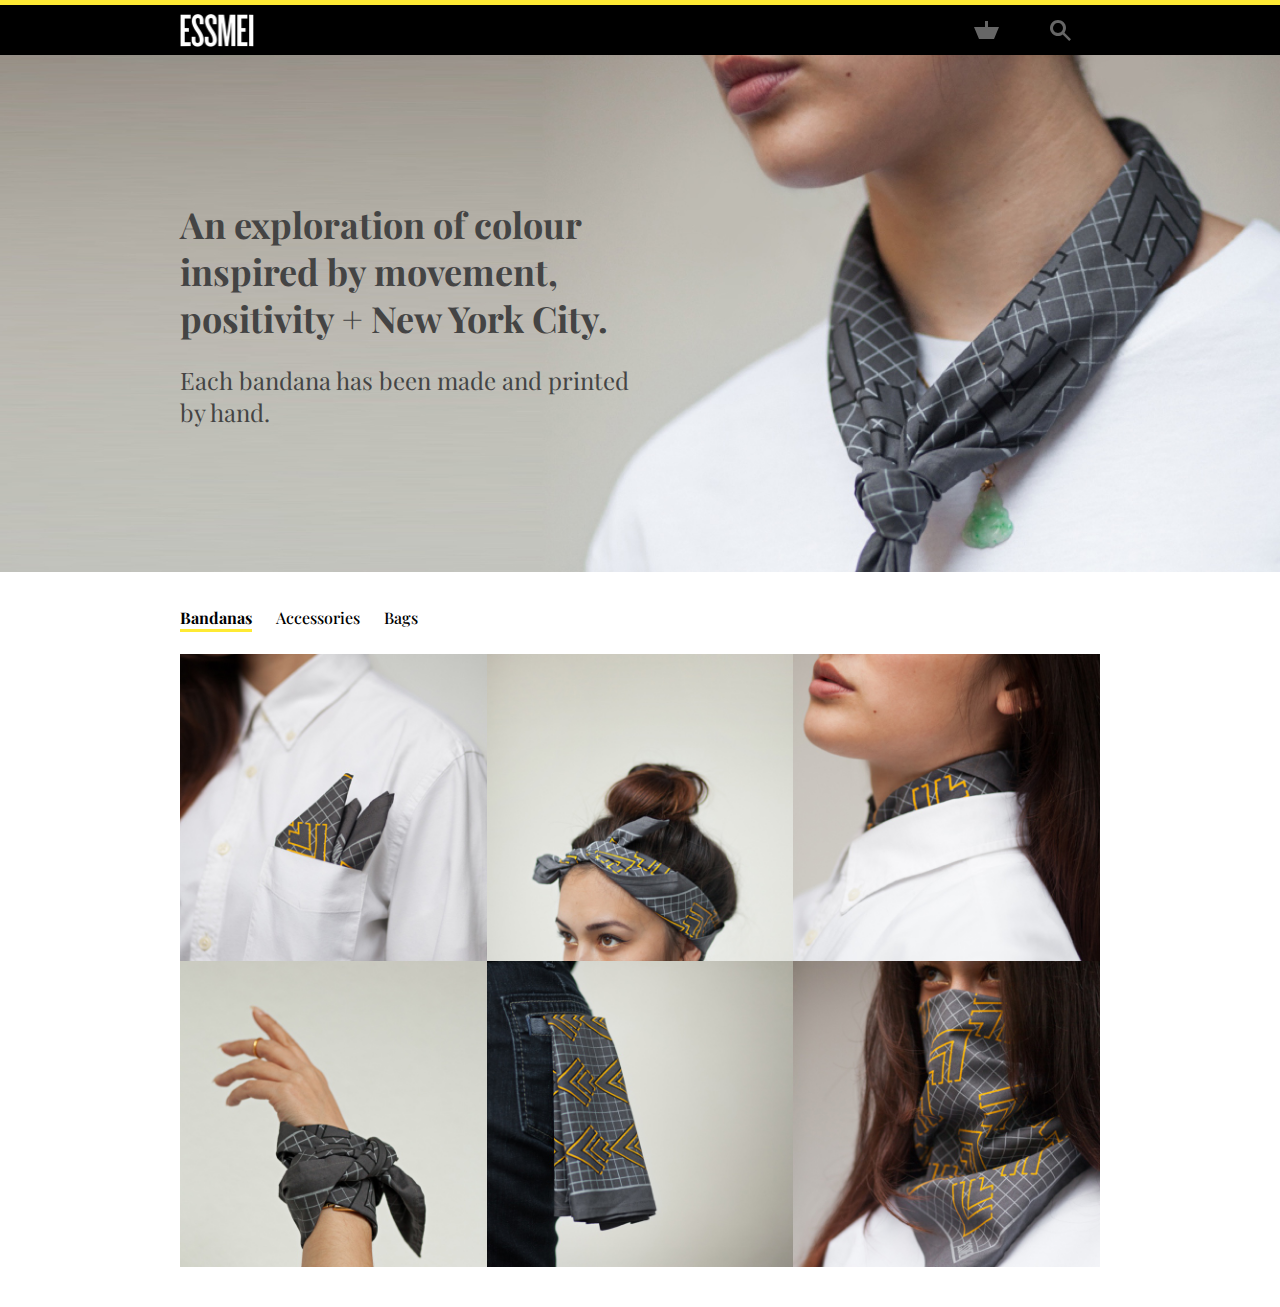
==== index.html @ 8340aeeb "Initial files" ====
<!DOCTYPE html>
<html>
  <head>
    <meta charset="utf-8" />
    <meta name="viewport" content="width=device-width, initial-scale=1" />
    <title>ESSMEI</title>
    <link rel="stylesheet" href="style.css" />
    <link rel="stylesheet" href="base.css" />
    <link rel="stylesheet" href="fonts.css" />
    <link rel="preconnect" href="https://fonts.googleapis.com">
    <link rel="preconnect" href="https://fonts.gstatic.com" crossorigin>
    <link rel="stylesheet" href="https://fonts.googleapis.com/css?family=Playfairdisplay">
    <link href="https://fonts.googleapis.com/css2?family=Playfair+Display:ital,wght@0,400..900;1,400..900&display=swap" rel="stylesheet">

  </head>

  <!-- outer container inner container -->

<header>
  <div class="container">
    <h1>
      <img src="logo.png"/>
    </h1>
    <nav>
      <a href="basket.html">
        <img src="basket-icon.svg"/>
      </a>
      <a href="search.html">
        <img src="search-icon.svg"/>
      </a>
    </nav>
  </div>
</header>

<section class="hero">
  <div class="container">
    <div class="intro">
      <h2>An exploration of colour inspired by movement, positivity + New York City.</h2>
      <p>Each bandana has been made and printed by hand.</p>
    </div>
  </div>
</section>


<!-- products & tab menu -->

<nav class="filters">
  <div class="container">
    <a href="bandanas.html" class="selected">Bandanas</a>
    <a href="accessories.html">Accessories</a>
    <a href="bags.html">Bags</a>
  </div>
</nav>

<section class="products">
  <div class="container">

    <div class="product">
      <div class="overlay">
        <h4>Bandana 01</h4>
        <p>€30</p>
      </div>
        <img src="image_1.jpg">
    </div>

    <div class="product">
      <div class="overlay">
        <h4>Bandana 02</h4>
        <p>€20</p>
      </div>
        <img src="image_2.jpg">
    </div>

    <div class="product">
      <div class="overlay">
        <h4>Bandana 03</h4>
        <p>€30</p>
      </div>
        <img src="image_3.jpg">
    </div>

    <div class="product">
      <div class="overlay">
        <h4>Bandana 04</h4>
        <p>€35</p>
      </div>
        <img src="image_4.jpg">
    </div>

    <div class="product">
      <div class="overlay">
        <h4>Bandana 05</h4>
        <p>€30</p>
      </div>
        <img src="image_5.jpg">
    </div>

    <div class="product">
      <div class="overlay">
        <h4>Bandana 06</h4>
        <p>€15</p>
      </div>
        <img src="image_6.jpg">
    </div>

  </div>
</section>
---- style.css ----
* {
  padding: 0;
  margin: 0;
  font-family: "Playfair Display", serif;
  -webkit-font-smoothing: antialiased;
}

*, *::before, *::after {
  box-sizing: border-box;
}

img, picture, video, canvas, svg {
  max-width: 100%;
}

p, h1, h2, h3, h4, h5, h6 {
  overflow-wrap: break-word;
}
#root, #__next {
  isolation: isolate;
}

img {
  overflow-clip-margin: none;
  overflow: none;
}

header h1 {
  margin-block-start: 0;
  margin-block-end: 0;
  margin-bottom: 0;
  line-height: 0;
}







body {
  font-size: 20px;
  line-height: 1.3;
  background-color: #f4f4f4;
  color: black;
}

header {
  background-color: #000;
  border-top: solid #feea34 5px;
  max-height: fit-content;
}

header .container {
  display: flex;
  justify-content: space-between;
  align-items: center;
}



header h1 img {
  max-width: 74px;
}


a {
  text-decoration: none;
}

.container {
  max-width: 960px;
  margin-left: auto;
  margin-right: auto;
  padding-left: 20px;
  padding-right: 20px;
}

.hero {
  background-image: url('hero.jpg');
  background-size: cover;
  background-position: center right;
  padding-top: 110px;
  padding-bottom: 120px;
  margin-bottom: 35px;
}

.hero h2 {
  font-size: 36px;
  font-weight: bold;
  line-height: 1.3;
  margin-bottom: 20px;
}

.hero p {
  font-size: 24px;
}

.intro {
  max-width: 470px;
  line-height: 1.3;
}



nav a, .filters {
  color:#000;  
  font-size: 16px;
  font-weight: 500;
  margin-right: 15px;
  margin-bottom: 25px;
  margin-top: 15px;
  margin-left: 5px;
}


.filters .selected {
  font-weight: 700;
  border-bottom: solid 3px #feea34;
  padding-bottom: 1px;
}

.products .container {
  display: flex;
  flex-wrap: wrap;
}

div .product {
  width: 33.333%;
  line-height: 0;
  position: relative;
}

.products {
  margin-bottom: 40px;
  font-weight: 700;
}

.product h4 {
  font-size: 20px;
}

.product p{
  font-size: 36px;
  position: absolute;
  bottom: 0px;
  left: 15px;
}

.overlay {
  opacity: 0;
  position: absolute;
  background-color: rgba(254, 234, 52, 0.7);
  width: 100%;
  height: 100%;
  left: 0;
  top: 0;
  padding: 15px;
}

.product:hover .overlay{
  opacity: 1;
}
---- base.css ----
/* base.css */
/* http://carsonified.com/blog/design/setting-rather-than-resetting-default-styling/ */
/* http://developer.yahoo.com/yui/fonts/ */
/* http://developer.yahoo.com/yui/base/ */

/* Font Reset from YUI http://developer.yahoo.com/yui/fonts

If you want this size in pixels (px)	Declare this percent (%)
                  10	                        77
                  11	                        85
                  12	                        93 (was 93)
                  13	                        100
                  14	                        108 (was 107)
                  15	                        116 (was 114)
                  16	                        123.1 (was 122)
                  17	                        131 (was 129)
                  18	                        138.5 (was 136)
                  19	                        146.5 (was 144)
                  20	                        153.9 (was 152)
                  21	                        161.6 (was 159)
                  22	                        167
                  23	                        174
                  24	                        182
                  25	                        189
                  26	                        197
*/

body{
  font:13px/1.231 arial,helvetica,clean,sans-serif; /* YUI Font Reset */
  *font-size:small;     /* YUI Font Reset */
  *font:x-small;        /* YUI Font Reset */
  height: 100%;
  background: #fff;    /* not all browsers set white as the default background color  */
  color: #444;         /* color is set to create not too much contrast with the background color */
  line-height: 1.4;    /* line-height is to ensure that text is legible enough ( enough space between the lines) */
}

select,input,button,textarea,button {
  font:99% arial,helvetica,clean,sans-serif;
}

table {
  font-size:inherit;
  font:100%;
  border-collapse: collapse;
  border-spacing: 0;
}

pre,code,kbd,samp,tt {
  font-family:monospace;
  *font-size:108%;
  line-height:100%;
}

/* YUI Base css http://developer.yahoo.com/yui/base/ */

h1 {
	/*18px via YUI Fonts CSS foundation*/
	font-size:138.5%;
}

h2 {
	/*16px via YUI Fonts CSS foundation*/
	font-size:123.1%;
}

h3 {
	/*14px via YUI Fonts CSS foundation*/
	font-size:108%;
}

/* margin and padding values are reset for all these elements
 * you could remove from there elements you do not used in your documents, but I don't think it'd worth it
 */
body, p, dl, dt, dd, ul, ol, li, h1, h2, h3, h4, h5, h6, pre, code, form, fieldset, legend, input, button, textarea, blockquote, th, td {
  margin: 0;
  padding: 0;
}

h1,h2,h3,h4,h5,h6,p,blockquote,ul,ol,dl {
	/* top & bottom margin based on font size */
	margin:1em 0;
}

h1,h2,h3,h4,h5,h6,strong,th,dt,b {
	/*bringing boldness back to headers and the strong element*/
	font-weight:bold;
}

abbr,acronym {
	/*indicating to users that more info is available */
	border-bottom:1px dotted #000;
	cursor:help;
}

em,blockquote, q, em, cite, dfn, i, cite, var, address {
	/*bringing italics back */
	font-style:italic;
}

ol,ul,dl {
	/*bringing lists on to the page with breathing room */
	margin-left:2em;
}

ol li {
	/*giving OL's LIs generated numbers*/
	list-style: decimal outside;
}

ul li {
	/*giving UL's LIs generated disc markers*/
	list-style: disc outside;
}

dl dd {
	/*giving UL's LIs generated numbers*/
	margin-left:1em;
}

th,td {
	/*borders and padding to make the table readable*/
	border:1px solid #000;
	padding:.5em;
}

/* all th should be centered unless they are in tbody (table body) */
th {
	/*distinguishing table headers from data cells*/
	text-align:center;
}

tbody th {text-align: left;}

/* caption and summary are very important for tabular data but because caption is nearly impossible to style across browsers many authors do not use it or use display:none to "hide" it (which is almost the same as not using it).
 * so to prevent such workaround, I am positioning this element off-screen
 */
caption {
  position: absolute;
  left: -999em;
}

/* this is to prevent border from showing around fieldsets and images (i.e., images inside anchors)
 */
fieldset, img {
  border: 0;
}

/* to prevent a gap from showing below images in some browsers
 */
img {vertical-align: top;}

/* color is to make that element stands out (see color set via body)
 * padding is used so Internet Explorer does not cut-off descenders in letters like p, g, etc.)
 */
legend {
  color: #000;
  padding-bottom: .5em;
}

/* See Eric Meyer's article about Fixed Monospace Sizing
 * http://meyerweb.com/eric/thoughts/2010/02/12/fixed-monospace-sizing/
 */
code {color: #06f;}
code, pre {font-family: "Courier New", monospace, serif; font-size: 1em;}

/* to prevent some browsers from inserting quotes on "q" and "p" ("p" in blockquotes) */
blockquote p:before, blockquote p:after, q:before, q:after {content: '';}

ins {
  text-decoration: none;
  border-bottom: 3px double #333;
}

del {text-decoration: line-through;}

abbr,acronym {
  border-bottom: 1px dotted #333;
  font-variant: normal;
}

/* we use margin for hr for the same reason we do for table */
hr {
  margin-right: 30px;
  margin-left: 30px;
  border-style: inset;
  border-width: 1px;
}

/* line height helps to set the vertical alignment of radio buttons and check boxes (remember to group these in fieldsets)
 */
fieldset {line-height: 1;}

/* vertical alignment of checkboxes (a different value is served to IE 7)
 */
input[type="checkbox"] {
  vertical-align: middle;
  *vertical-align: middle;
}

/* vertical alignment of radio buttons */
input[type="radio"] {vertical-alignhttp://github.com/kfaustino/rails-templater/blob/master/templater.rb: middle;}

/* vertical alignment of input fields for IE 6 */
input {_vertical-align: middle;}

/* a specific font-size is set for these elements */
input, button, textarea, select, optgroup, option {
  font-size: 100%;
}

/* this is to fix IE 6 and 7 which create extra right/left padding on buttons
 * IMPORTANT: because IE 6 does not understand the first selector below, you need to apply the class "inputButton" to all input of type="button" in your documents
 * the first declaration is for IE 6 and 7, the second one for IE 6 only, the third one is for all browsers.
 */
button,
input[type="submit"],
input[type="reset"],
input[type="button"],
.inputButton {
  *overflow: visible;
  _width: 0;
  padding: .2em .4em;
}

/* styling for links and visited links as well as for links in a hovered, focus and active state
 * make sure to keep these rules in that order, with :active being last
 * a:focus and :focus are used to help keyboard users, you may change their styling, but make sure to give users a visual clue of the element's state.
 * outline:none used with the pseudo-class :active is to avoid the sticky outline when a user clicks on a link, but choose to not follow it
 * note that the last rule does not do anything in IE as this browser does not support "outline" (besides, it treats :active and :focus the same)
 */
a:link, a:visited {color: #000;}
a:focus,:focus {outline: 1px dotted #000;}
a:active, input:active, select:active, textarea:active {outline: none;}

/* slightly enhanced, universal clearfix hack */
.grouped:after {
     visibility: hidden;
     display: block;
     font-size: 0;
     content: " ";
     clear: both;
     height: 0;
     }
.grouped { display: inline-block; }
/* start commented backslash hack \*/
* html .grouped { height: 1%; }
.grouped { display: block; }
/* close commented backslash hack */

.notice, .alert {
  margin-top: 0px;
  padding: 5px;
}
.notice {
  border: solid 1px #99cc99;
  background-color: #e2f9e3;
  color: #006600;
}

.alert {
  border: 1px solid #cc0000;
  background-color: #eeaaaa;
  color: #cc0000;
}

label {
  width: 120px;
  display: inline-block;
}

abbr {
  cursor: default;
  border: none;
}

input, textarea {
 font-size:110%;
}

select {
  font-size:120%;
}

input[type="text"]:focus,
input[type="password"]:focus,
input[type="file"]:focus,
input[type="email"]:focus,
textarea:focus, select:focus {
  border:2px solid #2c2c2c;
}

input[type="text"],
input[type="password"],
input[type="file"],
input[type="email"],
textarea, select {
  width: 300px;
  -moz-border-radius: 5px;
  -webkit-border-radius: 5px;
  border-radius: 5px;
  border:2px solid #D2D1CF;
  color:#555555;
  outline: 0 none;
  padding:5px;
}

form .input label {
  vertical-align: middle;
}

form .input.text label {
  vertical-align: top;
}

.field_with_errors input[type="text"],
.field_with_errors input[type="password"],
.field_with_errors input[type="file"],
.field_with_errors textarea,
.field_with_errors select {
  border:2px solid #E0A7A7;
}
.field_with_errors input[type="text"]:focus,
.field_with_errors input[type="password"]:focus,
.field_with_errors input[type="file"]:focus,
.field_with_errors textarea:focus {
  border:2px solid #B22222;
}

.field_with_errors .error {
  padding-left: 10px;
}
---- fonts.css ----
@import url('https://fonts.googleapis.com/css?family=Playfair+Display:regular,italic|Play:regular|Playfair:regular,italic');
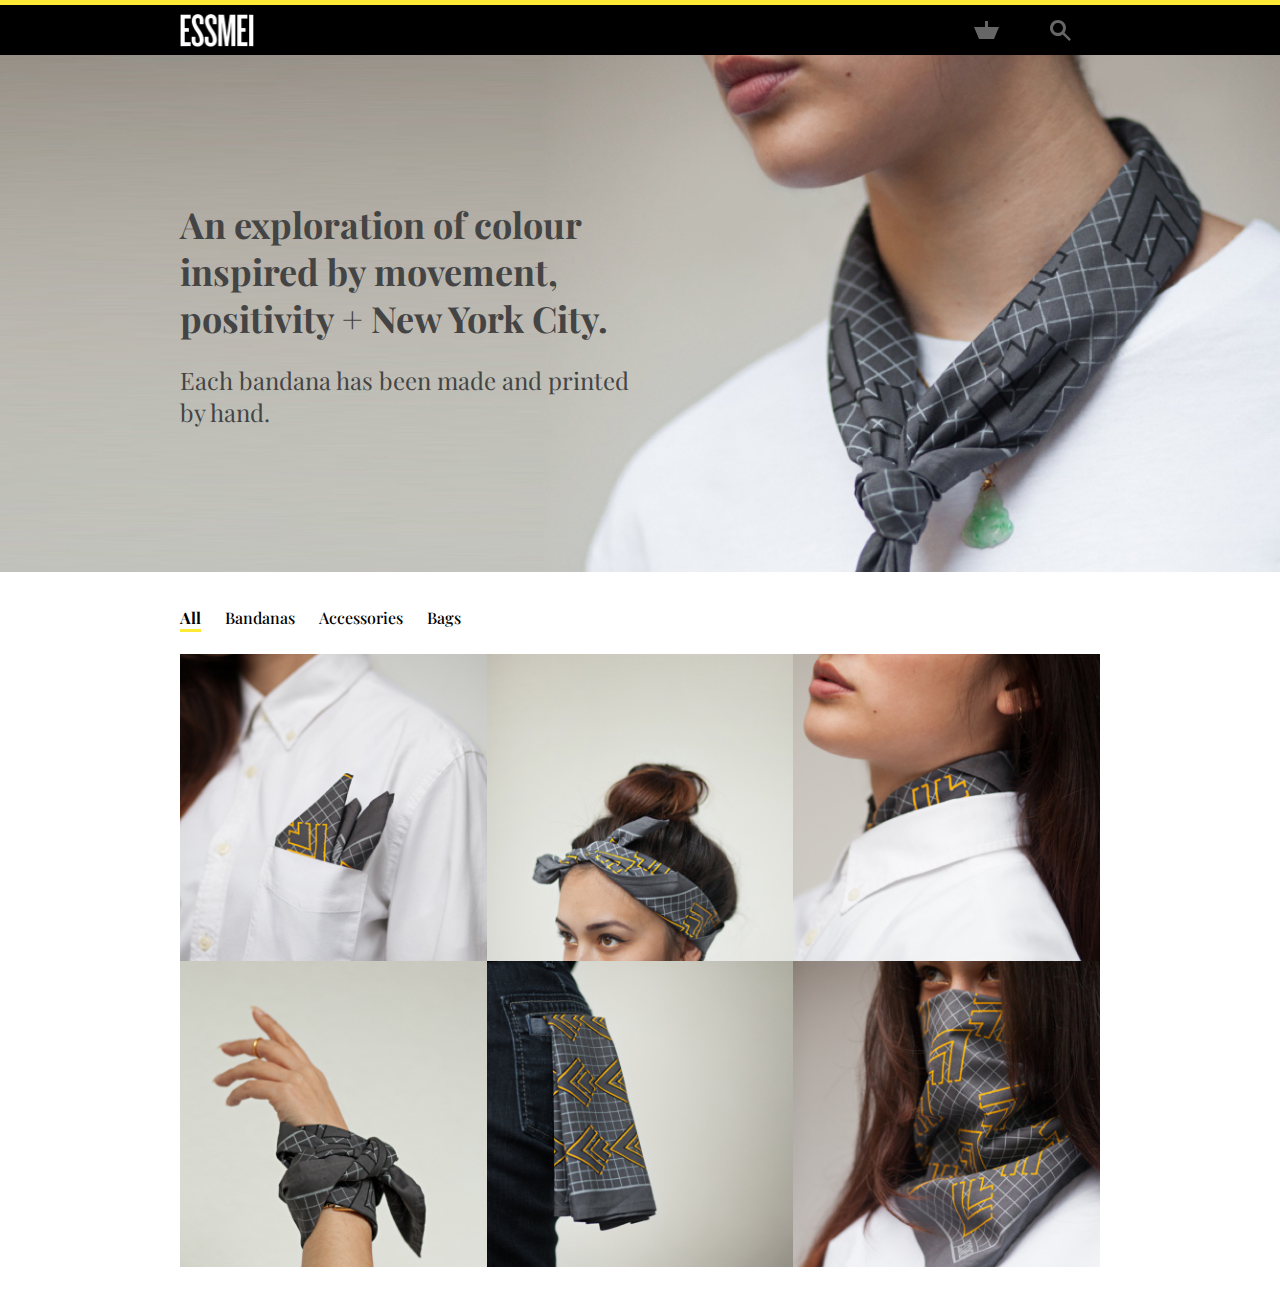
==== commit 1d5354b6: "Jquery code is added" ====
--- a/index.html
+++ b/index.html
@@ -46,9 +46,13 @@
 
 <nav class="filters">
   <div class="container">
-    <a href="bandanas.html" class="selected">Bandanas</a>
-    <a href="accessories.html">Accessories</a>
-    <a href="bags.html">Bags</a>
+    <a href="#" class="show-filters">Show filters</a>
+      <ul class="filters-list">
+        <li><a href="all.html" class="selected">All</a></li>
+        <li><a href="bandanas.html">Bandanas</a></li>
+        <li><a href="accessories.html">Accessories</a></li>
+        <li><a href="bags.html">Bags</a></li>
+      </ul>
   </div>
 </nav>
 
@@ -104,4 +108,8 @@
     </div>
 
   </div>
-</section>+</section>
+
+
+<script src="jquery.js"></script>
+<script src="main.js"></script>--- a/style.css
+++ b/style.css
@@ -114,6 +114,19 @@
   margin-left: 5px;
 }
 
+.filters ul {
+  margin-left: 0px;
+
+}
+
+.filters li{
+  display: inline;
+  text-align: none;
+}
+
+.show-filters {
+  display: none;
+}
 
 .filters .selected {
   font-weight: 700;
@@ -146,6 +159,11 @@
   position: absolute;
   bottom: 0px;
   left: 15px;
+}
+
+
+.filters .show-filters {
+  color: #bfbfb7;
 }
 
 .overlay {
@@ -157,6 +175,8 @@
   left: 0;
   top: 0;
   padding: 15px;
+  /* we declare transition animation on the element we hide with opacity: 0; */
+  transition: opacity 0.7s cubic-bezier(0.29, 0, 0.41, 0.97);
 }
 
 .product:hover .overlay{
@@ -165,4 +185,78 @@
 
 
 
-
+@media (max-width:860px){
+  .hero {
+    padding-top: 55px;
+    padding-bottom: 60px;
+  }
+
+  div .product {
+    width: 50%;
+  }
+
+  .container {
+    padding-left: 40px;
+    padding-right: 40px;
+  }
+
+  .products {
+    margin-bottom: 60px;
+  }
+}
+
+
+@media (max-width: 770px){
+  .hero {
+    background-image: none;
+    background-color: #bfbfb7;
+  }
+
+  .intro {
+    max-width: none;
+  }
+}
+
+@media (max-width: 540px){
+  .intro h2{
+    font-size: 18px;
+    margin-bottom: 10px;
+  }
+
+  .intro p {
+    font-size: 16px;
+  }
+
+  .container {
+    padding-left: 20px;
+    padding-right: 20px;
+  }
+
+}
+
+@media (max-width:480px){
+  body {
+    font-size: 16px;
+  }
+
+  div .product {
+    width: 100%;
+    margin-bottom: 20px;
+  }
+
+  .filters li{
+    display: block;
+    margin-bottom: 8px;
+  }
+
+  .show-filters {
+    display: block;
+    margin-bottom: 5px;
+  }
+
+  .filters-list {
+    display: none;
+  }
+
+
+}